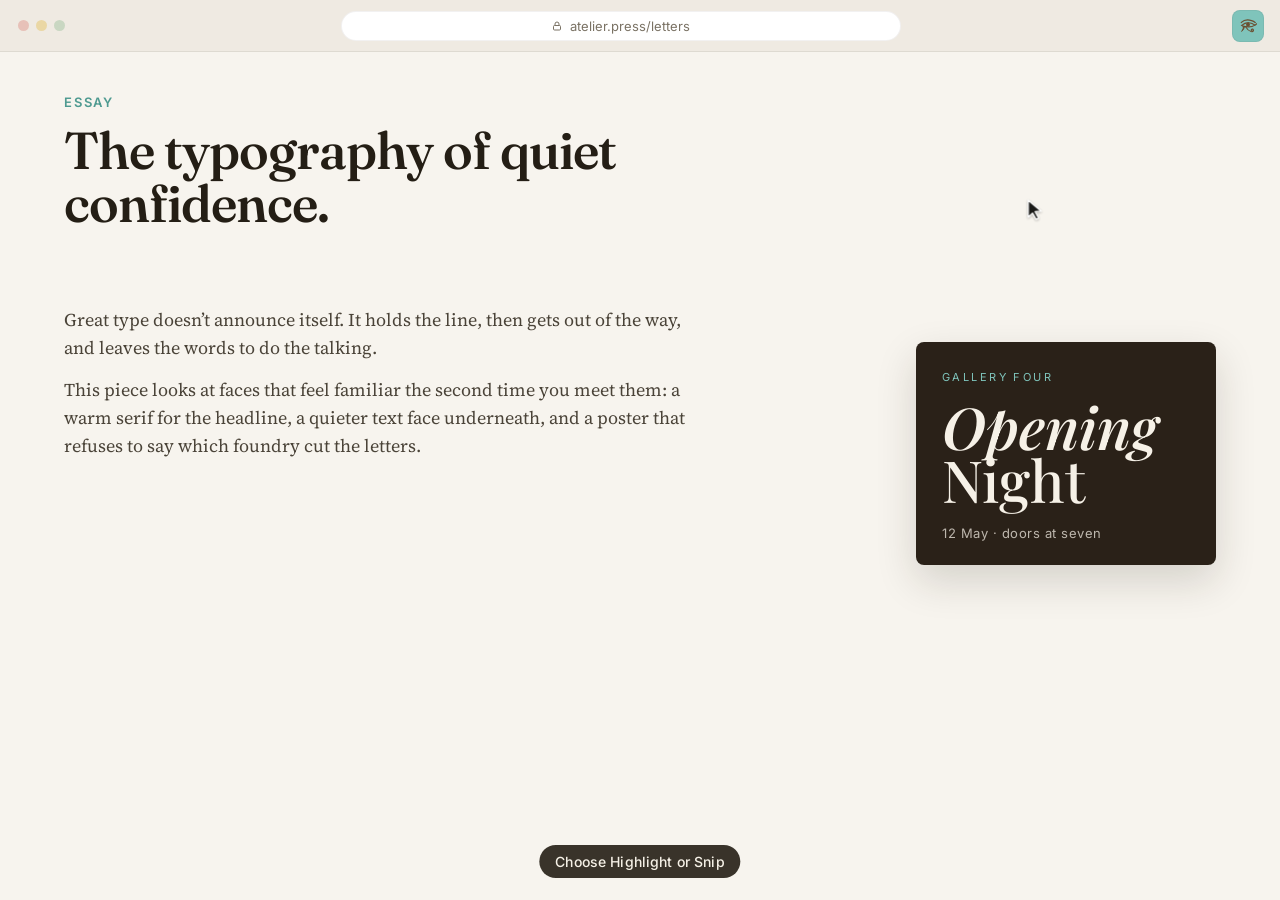
==== demo-stage/index.html @ 3a78974d "Identify snipped fonts from the service worker, and add a highlight shortcut plus a window corner. C" ====
<!DOCTYPE html>
<html lang="en">
<head>
<meta charset="utf-8" />
<meta name="viewport" content="width=1280" />
<title>Glyph demo stage</title>
<script>if (location.search.indexOf("store=1") !== -1) document.documentElement.classList.add("is-store");</script>
<link rel="preconnect" href="https://fonts.googleapis.com">
<link rel="preconnect" href="https://fonts.gstatic.com" crossorigin>
<link href="https://fonts.googleapis.com/css2?family=Fraunces:opsz,wght@9..144,500;9..144,560&family=Inter:wght@400;500;600&family=Playfair+Display:ital,wght@0,500;1,560&family=Source+Serif+4:opsz,wght@8..60,400;8..60,500&display=swap" rel="stylesheet">
<link rel="stylesheet" href="../content.css" />
<style>
  :root { color-scheme: light; }
  * { box-sizing: border-box; }
  html, body {
    margin: 0;
    width: 1280px;
    height: 720px;
    overflow: hidden;
    background: #f7f4ee;
    font-family: "Source Serif 4", Georgia, serif;
    color: #241e15;
  }
  .chrome {
    height: 52px;
    display: flex;
    align-items: center;
    gap: 14px;
    padding: 0 16px 0 18px;
    background: #efeae2;
    border-bottom: 1px solid rgba(36, 30, 21, 0.08);
  }
  .dots { display: flex; gap: 7px; }
  .dots i {
    width: 11px; height: 11px; border-radius: 50%; display: block;
  }
  .dots i:nth-child(1) { background: #e7c1b8; }
  .dots i:nth-child(2) { background: #ead7a4; }
  .dots i:nth-child(3) { background: #c9d7c2; }
  .url {
    flex: 1;
    max-width: 560px;
    margin: 0 auto;
    height: 30px;
    border-radius: 999px;
    background: #fff;
    border: 1px solid rgba(36, 30, 21, 0.06);
    display: flex;
    align-items: center;
    justify-content: center;
    gap: 7px;
    color: #7a7264;
    font-family: Inter, sans-serif;
    font-size: 13px;
  }
  .url svg { flex: 0 0 auto; }
  .toolbar-spacer { width: 42px; }
  .glyph-btn {
    width: 32px; height: 32px; border-radius: 8px;
    background: #7FC4BB;
    display: flex; align-items: center; justify-content: center;
    box-shadow: inset 0 0 0 1px rgba(36, 30, 21, 0.06);
  }
  html.is-store, html.is-store body { height: 800px; }
  html.is-store .page { height: 748px; }
  .page {
    height: 668px;
    padding: 42px 64px 36px;
    display: grid;
    grid-template-columns: minmax(0, 1fr) 300px;
    gap: 48px;
    align-items: start;
  }
  .kicker {
    font-family: Inter, sans-serif;
    font-size: 13px;
    letter-spacing: 0.14em;
    text-transform: uppercase;
    color: #4E9A90;
    font-weight: 600;
    margin: 0 0 14px;
  }
  h1 {
    font-family: Fraunces, Georgia, serif;
    font-weight: 560;
    font-size: 52px;
    line-height: 1.02;
    letter-spacing: -0.02em;
    margin: 0;
  }
  .lede, .body {
    font-size: 18px;
    line-height: 1.55;
    color: #4a4338;
    margin: 0 0 14px;
    max-width: 36em;
  }
  .lede { margin-top: 76px; }
  .poster {
    margin-top: 248px;
    background: #2a2118;
    color: #f6f1e7;
    border-radius: 8px;
    padding: 28px 26px 24px;
    box-shadow: 0 16px 40px rgba(36, 30, 21, 0.16);
  }
  .poster-kicker {
    font-family: Inter, sans-serif;
    font-size: 11px;
    letter-spacing: 0.22em;
    text-transform: uppercase;
    color: #7FC4BB;
    margin: 0 0 16px;
  }
  .poster-type {
    font-family: "Playfair Display", Georgia, serif;
    font-weight: 560;
    font-style: italic;
    font-size: 58px;
    line-height: 0.92;
    margin: 0;
  }
  .poster-type span { display: block; font-style: normal; font-weight: 500; }
  .poster-meta {
    margin: 18px 0 0;
    font-family: Inter, sans-serif;
    font-size: 13px;
    letter-spacing: 0.04em;
    color: rgba(246, 241, 231, 0.72);
  }
  .panel {
    position: absolute;
    top: 64px;
    right: 18px;
    width: 260px;
    border-radius: 12px;
    overflow: hidden;
    background: transparent;
    box-shadow: 0 8px 30px rgba(0, 0, 0, 0.18), 0 1px 3px rgba(0, 0, 0, 0.12);
    z-index: 30;
    transform-origin: top right;
  }
  .panel iframe {
    display: block;
    width: 260px;
    height: 320px;
    border: 0;
    background: transparent;
  }
  .grip {
    position: absolute;
    left: 0; bottom: 0;
    width: 22px; height: 22px;
    padding: 0 0 4px 4px;
    color: rgba(128, 128, 128, 0.55);
    display: flex;
    align-items: flex-end;
    justify-content: flex-start;
    pointer-events: none;
  }
  .grip svg { transform: scaleX(-1); }
  #hl-card, #snip-card {
    position: fixed;
    z-index: 40;
    max-width: none;
    white-space: nowrap;
  }
  #hl-outline { z-index: 25; }
  #snip-overlay { z-index: 28; top: 52px; }
  .glyph-box { z-index: 29; }
  .cursor {
    position: fixed;
    z-index: 60;
    width: 28px;
    height: 28px;
    pointer-events: none;
    filter: drop-shadow(0 1px 1px rgba(0,0,0,0.25));
  }
  .caption {
    position: fixed;
    left: 50%;
    bottom: 22px;
    transform: translateX(-50%);
    z-index: 55;
    background: rgba(36, 30, 21, 0.9);
    color: #f6f1e7;
    font-family: Inter, sans-serif;
    font-size: 14px;
    font-weight: 500;
    letter-spacing: 0.01em;
    padding: 8px 16px;
    border-radius: 999px;
    white-space: nowrap;
  }
</style>
</head>
<body>
  <div class="chrome">
    <div class="dots" aria-hidden="true"><i></i><i></i><i></i></div>
    <div class="url">
      <svg width="12" height="12" viewBox="0 0 24 24" fill="none" stroke="#7a7264" stroke-width="2" aria-hidden="true"><rect x="5" y="11" width="14" height="9" rx="2"/><path d="M8 11V8a4 4 0 0 1 8 0v3"/></svg>
      atelier.press/letters
    </div>
    <div class="toolbar-spacer"></div>
    <div class="glyph-btn" id="glyph-btn" aria-hidden="true">
      <svg width="18" height="18" viewBox="0 0 60 52" fill="none">
        <path d="M8 14 C16 6 30 4 42 8 C48 10 52 12.5 54 14" stroke="#6B4F30" stroke-width="4" stroke-linecap="square" fill="none"/>
        <path d="M9 24 C17 17 26 14.5 33 15 C41 15.7 48 19 53 23 C48 26.5 41 29 33 29 C25 29 16 27.5 9 24 Z" stroke="#6B4F30" stroke-width="3.8" stroke-linejoin="miter" fill="none"/>
        <ellipse cx="30" cy="21.5" rx="6.6" ry="6" fill="#6B4F30"/>
        <path d="M53 23 C56 21.5 58 20 59 18.5" stroke="#6B4F30" stroke-width="3.6" stroke-linecap="square" fill="none"/>
        <path d="M13 26 C14.5 29.5 14.8 33 13 36.5 L9 44 C13.5 40 17 34.5 17.8 28.8" stroke="#6B4F30" stroke-width="3.2" stroke-linejoin="miter" fill="#6B4F30"/>
        <path d="M22 28.2 C27 36.5 33.5 42.5 40 44.5 C44 45.5 47 44.5 48 42 C49 39.5 47.5 37 45 36.5 C43 36.1 41.3 37.2 41 39 C40.8 40.4 41.8 41.6 43.2 41.7" stroke="#6B4F30" stroke-width="3.6" stroke-linecap="square" fill="none"/>
      </svg>
    </div>
  </div>

  <div class="page">
    <article>
      <p class="kicker">Essay</p>
      <h1 id="headline">The typography of quiet confidence.</h1>
      <p class="lede">Great type doesn’t announce itself. It holds the line, then gets out of the way, and leaves the words to do the talking.</p>
      <p class="body">This piece looks at faces that feel familiar the second time you meet them: a warm serif for the headline, a quieter text face underneath, and a poster that refuses to say which foundry cut the letters.</p>
    </article>
    <aside class="poster" id="poster">
      <p class="poster-kicker">Gallery four</p>
      <p class="poster-type" id="poster-type">Opening<span>Night</span></p>
      <p class="poster-meta">12 May · doors at seven</p>
    </aside>
  </div>

  <div class="glyph-hl-outline" id="hl-outline" hidden></div>

  <div class="glyph-card glyph-card--has-gfonts" id="hl-card" hidden>
    <span class="glyph-card-body"><span class="glyph-prop">Fraunces</span><span class="glyph-style-marks"><span class="glyph-style-mark glyph-style-mark--bold" title="Bold">B</span></span> · <span class="glyph-prop">52px</span> · <span class="glyph-prop">#241e15</span><span class="glyph-swatch" style="background:#241e15" title="Text colour"></span></span>
    <a class="glyph-card-gfonts" href="https://fonts.google.com/specimen/Fraunces" title="View on Google Fonts"><svg viewBox="0 0 16 16" width="12" height="12" aria-hidden="true"><path d="M2.6 13 8 3 13.4 13" fill="none" stroke="currentColor" stroke-width="1.45" stroke-linecap="round" stroke-linejoin="round"/><path d="M4.7 9.3h6.6" fill="none" stroke="currentColor" stroke-width="1.45" stroke-linecap="round"/></svg></a>
    <button type="button" class="glyph-card-close" tabindex="-1">×</button>
  </div>

  <div class="glyph-overlay" id="snip-overlay" hidden></div>
  <div class="glyph-box" id="snip-box" hidden></div>
  <div class="glyph-card glyph-card--has-gfonts" id="snip-card" hidden>
    <span class="glyph-card-body"><span class="glyph-prop">Playfair Display</span><span class="glyph-style-marks"><span class="glyph-style-mark glyph-style-mark--bold" title="Bold">B</span><span class="glyph-style-mark glyph-style-mark--italic" title="Italic">I</span></span> (<span class="glyph-prop">94% match</span>) · <span class="glyph-prop">58px</span> · <span class="glyph-prop">#f6f1e7</span><span class="glyph-swatch" style="background:#f6f1e7" title="Text colour"></span></span>
    <a class="glyph-card-gfonts" href="https://fonts.google.com/specimen/Playfair+Display" title="View on Google Fonts"><svg viewBox="0 0 16 16" width="12" height="12" aria-hidden="true"><path d="M2.6 13 8 3 13.4 13" fill="none" stroke="currentColor" stroke-width="1.45" stroke-linecap="round" stroke-linejoin="round"/><path d="M4.7 9.3h6.6" fill="none" stroke="currentColor" stroke-width="1.45" stroke-linecap="round"/></svg></a>
    <button type="button" class="glyph-card-close" tabindex="-1">×</button>
  </div>

  <div class="panel" id="panel" hidden>
    <iframe id="menu-frame" src="menu.html" title="Glyph"></iframe>
    <span class="grip" aria-hidden="true">
      <svg viewBox="0 0 12 12" width="12" height="12"><path d="M1 11 L11 1 M1 7 L7 1 M1 3 L3 1" stroke="currentColor" stroke-width="1.5" stroke-linecap="round" fill="none"/></svg>
    </span>
  </div>

  <div class="caption" id="caption" hidden></div>
  <svg class="cursor" id="cursor" viewBox="0 0 24 24" aria-hidden="true">
    <path d="M5.2 2.2 5.2 19.2 9.5 15.1 13.1 21.4 15.6 20.1 12.1 13.7 18.2 13.2 Z" fill="#1a1a18" stroke="#fff" stroke-width="1.3" stroke-linejoin="round"/>
  </svg>

<script>
(function () {
  var panel = document.getElementById("panel");
  var frame = document.getElementById("menu-frame");
  var outline = document.getElementById("hl-outline");
  var hlCard = document.getElementById("hl-card");
  var overlay = document.getElementById("snip-overlay");
  var box = document.getElementById("snip-box");
  var snipCard = document.getElementById("snip-card");
  var caption = document.getElementById("caption");
  var cursor = document.getElementById("cursor");
  var headline = document.getElementById("headline");
  var posterType = document.getElementById("poster-type");
  var DURATION = 11.6;

  function ease(t) {
    return t < 0.5 ? 2 * t * t : 1 - Math.pow(-2 * t + 2, 2) / 2;
  }
  function seg(t, a, b) {
    if (t <= a) return 0;
    if (t >= b) return 1;
    return ease((t - a) / (b - a));
  }
  function show(el, on) {
    if (on) el.removeAttribute("hidden");
    else el.setAttribute("hidden", "");
  }
  function rectOf(el, pad) {
    var r = el.getBoundingClientRect();
    pad = pad || 0;
    return {
      left: r.left - pad,
      top: r.top - pad,
      width: r.width + pad * 2,
      height: r.height + pad * 2
    };
  }
  function place(el, rect) {
    el.style.left = rect.left + "px";
    el.style.top = rect.top + "px";
    el.style.width = rect.width + "px";
    el.style.height = rect.height + "px";
  }
  function iconPoint() {
    var r = document.getElementById("glyph-btn").getBoundingClientRect();
    return { x: r.left + r.width / 2, y: r.top + r.height / 2 };
  }
  function menuPoint(sel) {
    try {
      var doc = frame.contentDocument;
      var el = doc.querySelector(sel);
      var host = frame.getBoundingClientRect();
      var r = el.getBoundingClientRect();
      return { x: host.left + r.left + 18, y: host.top + r.top + r.height / 2 };
    } catch (err) {
      var p = iconPoint();
      return { x: p.x - 80, y: p.y + 120 };
    }
  }
  function headlineRest() {
    var r = headline.getBoundingClientRect();
    return { x: r.right + 14, y: r.bottom - 6 };
  }
  function corner(el, which) {
    var r = rectOf(el, 10);
    if (which === "tl") return { x: r.left, y: r.top };
    return { x: r.left + r.width, y: r.top + r.height };
  }

  function hot(sel) {
    try {
      var doc = frame.contentDocument;
      doc.querySelectorAll(".item").forEach(function (el) { el.style.background = ""; });
      if (!sel) return;
      var el = doc.querySelector(sel);
      if (el) el.style.background = "rgba(0, 0, 0, 0.045)";
    } catch (err) {}
  }

  function cursorAt(p, pressed) {
    cursor.style.left = (p.x - 5) + "px";
    cursor.style.top = (p.y - 2) + "px";
    cursor.style.transform = pressed ? "scale(0.86)" : "scale(1)";
  }

  function along(t, keys) {
    var i = 0;
    while (i < keys.length - 1 && t > keys[i + 1].t) i++;
    var a = keys[i];
    var b = keys[Math.min(i + 1, keys.length - 1)];
    var u = a.t === b.t ? 1 : seg(t, a.t, b.t);
    var pa = a.get();
    var pb = b.get();
    return { x: pa.x + (pb.x - pa.x) * u, y: pa.y + (pb.y - pa.y) * u };
  }

  function renderFrame(t) {
    var keys = [
      { t: 0.15, get: function () { return { x: 520, y: 390 }; } },
      { t: 1.05, get: iconPoint },
      { t: 1.45, get: iconPoint },
      { t: 2.15, get: function () { return menuPoint("#btn-highlight"); } },
      { t: 2.7, get: function () { return menuPoint("#btn-highlight"); } },
      { t: 3.45, get: headlineRest },
      { t: 6.35, get: headlineRest },
      { t: 7.15, get: iconPoint },
      { t: 7.55, get: iconPoint },
      { t: 8.2, get: function () { return menuPoint(".snip-item"); } },
      { t: 8.7, get: function () { return menuPoint(".snip-item"); } },
      { t: 9.15, get: function () { return corner(posterType, "tl"); } },
      { t: 10.15, get: function () { return corner(posterType, "br"); } },
      { t: 11.5, get: function () { return corner(posterType, "br"); } }
    ];

    var menuOpen = (t >= 1.18 && t < 2.72) || (t >= 7.28 && t < 8.72);
    var menuIn = menuOpen ? Math.min(1, seg(t, t < 4 ? 1.18 : 7.28, t < 4 ? 1.38 : 7.48)) : 0;
    show(panel, menuIn > 0.02);
    panel.style.opacity = String(menuIn);
    panel.style.transform = "translateY(" + ((1 - menuIn) * -8) + "px) scale(" + (0.98 + 0.02 * menuIn) + ")";

    var overHighlight = t >= 2.05 && t < 2.72;
    var overSnip = t >= 8.05 && t < 8.72;
    hot(overHighlight ? "#btn-highlight" : overSnip ? ".snip-item" : "");

    var hlOn = t >= 3.55 && t < 6.85;
    show(outline, hlOn);
    if (hlOn) place(outline, rectOf(headline, 8));
    show(hlCard, t >= 4.35 && t < 6.85);
    if (!hlCard.hidden) {
      var hr = headline.getBoundingClientRect();
      hlCard.style.left = hr.left + "px";
      hlCard.style.top = (hr.bottom + 16) + "px";
    }

    var snipOn = t >= 8.72;
    show(overlay, snipOn);
    var grow = seg(t, 9.15, 10.12);
    show(box, snipOn && grow > 0.01);
    if (!box.hidden) {
      var pr = rectOf(posterType, 10);
      place(box, { left: pr.left, top: pr.top, width: pr.width * grow, height: pr.height * grow });
    }
    show(snipCard, t >= 10.2);
    if (!snipCard.hidden) {
      var poster = document.getElementById("poster");
      var pr = poster.getBoundingClientRect();
      var cardW = snipCard.getBoundingClientRect().width || 360;
      snipCard.style.left = Math.max(24, pr.right - cardW) + "px";
      snipCard.style.top = (pr.bottom + 16) + "px";
    }

    var label = "Click the Glyph icon";
    if (t >= 1.2 && t < 2.75) label = "Choose Highlight or Snip";
    else if (t >= 2.75 && t < 6.9) label = "Highlight reads the live font";
    else if (t >= 6.9 && t < 8.75) label = "Snip boxes lettering in an image";
    else if (t >= 8.75) label = "Glyph names the typeface";
    caption.textContent = label;
    show(caption, window.SHOW_CAPTION !== false);

    var pressed = (t > 1.12 && t < 1.28) || (t > 2.42 && t < 2.58) || (t > 7.22 && t < 7.38) || (t > 8.42 && t < 8.58);
    cursorAt(along(t, keys), pressed);
  }

  function fitMenu() {
    try {
      var card = frame.contentDocument.querySelector(".popup");
      if (card) frame.style.height = Math.ceil(card.getBoundingClientRect().height) + "px";
    } catch (err) {}
  }
  frame.addEventListener("load", fitMenu);

  window.renderFrame = function (t) {
    fitMenu();
    renderFrame(Math.max(0, Math.min(DURATION, t)));
  };
  window.DEMO_DURATION = DURATION;

  if (document.fonts && document.fonts.ready) {
    document.fonts.ready.then(function () { window.renderFrame(2.45); });
  } else {
    window.renderFrame(2.45);
  }
})();
</script>
</body>
</html>
---- content.css ----
.glyph-overlay {
  position: fixed;
  inset: 0;
  z-index: 2147483646;
  cursor: crosshair;
  background: rgba(0, 0, 0, 0.12);
}

.glyph-box {
  position: fixed;
  border: 1.5px solid #7FC4BB;
  background: rgba(127, 196, 187, 0.12);
  z-index: 2147483647;
  pointer-events: none;
  border-radius: 6px;
}

.glyph-hl-outline {
  position: fixed;
  border: 1.5px solid #7FC4BB;
  background: rgba(127, 196, 187, 0.08);
  z-index: 2147483646;
  pointer-events: none;
  border-radius: 6px;
}

/* Result card: matches the popup's light (cream) and dark palettes. */
.glyph-card {
  position: fixed;
  z-index: 2147483647;
  background: #efe4cf;
  color: #1a1a18;
  border: 0.5px solid rgba(0, 0, 0, 0.1);
  border-radius: 10px;
  box-shadow: 0 8px 24px rgba(0, 0, 0, 0.12);
  padding: 12px 36px 12px 14px;
  font: 13px/1.4 -apple-system, BlinkMacSystemFont, "Segoe UI", Roboto, sans-serif;
  max-width: 260px;
  overflow: visible;
}
.glyph-card--has-gfonts {
  padding-right: 56px;
}

.glyph-card--dark {
  background: #1f1f1d;
  color: #ececea;
  border-color: rgba(255, 255, 255, 0.1);
  box-shadow: 0 8px 24px rgba(0, 0, 0, 0.4);
}
.glyph-card--dark .glyph-swatch { border-color: rgba(255, 255, 255, 0.2); }
.glyph-card--dark .glyph-card-close,
.glyph-card--dark .glyph-card-gfonts { color: #7c7c76; }
.glyph-card--dark .glyph-card-close:hover { background: rgba(255, 255, 255, 0.06); color: #ececea; }
.glyph-card--dark .glyph-card-gfonts:hover,
.glyph-card--dark .glyph-card-gfonts:focus-visible {
  background: #7FC4BB;
  color: #1a1a18;
}
.glyph-card--dark .glyph-prop:hover { background: rgba(127, 196, 187, 0.16); }
.glyph-card--dark .glyph-card-copy {
  background: #2a2a27;
  color: #ececea;
  box-shadow: 0 4px 12px rgba(0, 0, 0, 0.4);
  border-color: rgba(255, 255, 255, 0.1);
}
.glyph-card--dark .glyph-card-copy:hover,
.glyph-card--dark .glyph-card-copy--done {
  background: #7FC4BB;
  color: #1a1a18;
}

.glyph-swatch {
  display: inline-block;
  width: 11px;
  height: 11px;
  margin-left: 6px;
  border-radius: 3px;
  border: 1px solid rgba(0, 0, 0, 0.15);
  vertical-align: -1px;
}

.glyph-card-close {
  position: absolute;
  top: 50%;
  right: 6px;
  width: 20px;
  height: 20px;
  transform: translateY(-50%);
  border: none;
  background: transparent;
  color: #9a9a94;
  font-size: 15px;
  cursor: pointer;
  border-radius: 4px;
}
.glyph-card-close:hover {
  background: rgba(0, 0, 0, 0.05);
  color: #1a1a18;
}

.glyph-card-gfonts {
  position: absolute;
  top: 50%;
  right: 28px;
  width: 20px;
  height: 20px;
  transform: translateY(-50%);
  display: flex;
  align-items: center;
  justify-content: center;
  border-radius: 4px;
  color: #9a9a94;
  text-decoration: none;
  cursor: pointer;
}
.glyph-card-gfonts:hover,
.glyph-card-gfonts:focus-visible {
  background: rgba(127, 196, 187, 0.28);
  color: #1a1a18;
}
.glyph-card-gfonts:focus-visible { outline: 2px solid #7FC4BB; outline-offset: 1px; }
.glyph-card-gfonts svg { display: block; }

.glyph-prop {
  position: relative;
  display: inline-block;
  vertical-align: baseline;
  border-radius: 3px;
  padding: 0 1px;
  margin: 0 -1px;
  cursor: pointer;
  user-select: none;
}
.glyph-prop:hover { background: rgba(127, 196, 187, 0.22); }

.glyph-style-marks {
  display: inline-flex;
  align-items: center;
  gap: 3px;
  margin-left: 6px;
  vertical-align: 1px;
  pointer-events: none;
}
.glyph-style-mark {
  display: inline-block;
  min-width: 14px;
  font-size: 10px;
  font-weight: 700;
  line-height: 1.2;
  text-align: center;
  padding: 2px 5px;
  border-radius: 4px;
  background: rgba(107, 79, 48, 0.1);
  color: #6B4F30;
  user-select: none;
  cursor: default;
  pointer-events: none;
}
.glyph-style-mark--italic { font-style: italic; font-weight: 600; }
.glyph-style-mark--underline {
  font-weight: 600;
  text-decoration: underline;
  text-underline-offset: 1px;
}
.glyph-card--dark .glyph-style-mark {
  background: rgba(127, 196, 187, 0.16);
  color: #7FC4BB;
}

.glyph-card-copy {
  all: unset;
  box-sizing: border-box;
  position: absolute;
  left: 50%;
  bottom: calc(100% + 4px);
  transform: translateX(-50%);
  width: 22px;
  height: 22px;
  display: flex;
  align-items: center;
  justify-content: center;
  border-radius: 6px;
  background: #efe4cf;
  color: #1a1a18;
  border: 0.5px solid rgba(0, 0, 0, 0.1);
  box-shadow: 0 4px 12px rgba(0, 0, 0, 0.14);
  cursor: pointer;
  opacity: 0;
  pointer-events: none;
  z-index: 2;
  transition: opacity 0.12s ease;
}
.glyph-card-copy::after {
  content: "";
  position: absolute;
  left: 0;
  right: 0;
  top: 100%;
  height: 8px;
}
.glyph-prop:hover .glyph-card-copy,
.glyph-card-copy:focus-visible {
  opacity: 1;
  pointer-events: auto;
}
.glyph-card-copy:hover,
.glyph-card-copy--done {
  background: #7FC4BB;
  color: #1a1a18;
}
.glyph-card-copy:focus-visible { outline: 2px solid #7FC4BB; outline-offset: 1px; }
.glyph-card-copy svg { display: block; }

.glyph-card--copy-below .glyph-card-copy {
  bottom: auto;
  top: calc(100% + 4px);
}
.glyph-card--copy-below .glyph-card-copy::after {
  top: auto;
  bottom: 100%;
}

/* ---------- Custom cursors ----------
   32px SVGs embedded inline so nothing needs to be web-accessible.
   Snip: Eye of Horus crosshair, hotspot at the pupil.
   Highlight: brush, hotspot at the tip of the bristles. Keyword fallbacks follow. */
.glyph-overlay {
  cursor: url("data:image/svg+xml;charset=utf-8,%3Csvg xmlns=%22http://www.w3.org/2000/svg%22 width=%2232%22 height=%2232%22 viewBox=%220 0 32 32%22%3E %3Cg fill=%22none%22 stroke=%22%23FFFFFF%22 stroke-opacity=%220.9%22 stroke-width=%223%22 stroke-linecap=%22round%22%3E %3Cpath d=%22M16 4v4.5M16 23.5v4.5M1.5 16h3M27.5 16h3%22/%3E %3Cpath d=%22M8 16C11.5 11 20.5 11 24 16C20.5 21 11.5 21 8 16Z%22/%3E %3C/g%3E %3Cpath d=%22M16 4v4.5M16 23.5v4.5M1.5 16h3M27.5 16h3%22 fill=%22none%22 stroke=%22%237FC4BB%22 stroke-width=%221.4%22 stroke-linecap=%22round%22/%3E %3Cpath d=%22M8 16C11.5 11 20.5 11 24 16C20.5 21 11.5 21 8 16Z%22 fill=%22none%22 stroke=%22%236B4F30%22 stroke-width=%221.4%22 stroke-linejoin=%22round%22/%3E %3Ccircle cx=%2216%22 cy=%2216%22 r=%222.6%22 fill=%22%236B4F30%22/%3E %3Ccircle cx=%2216%22 cy=%2216%22 r=%221%22 fill=%22%237FC4BB%22/%3E %3C/svg%3E") 16 16, crosshair;
}
html.glyph-hl-mode,
html.glyph-hl-mode * {
  cursor: url("data:image/svg+xml;charset=utf-8,%3Csvg xmlns=%22http://www.w3.org/2000/svg%22 width=%2232%22 height=%2232%22 viewBox=%220 0 32 32%22%3E %3Cg transform=%22translate%2816 16%29 rotate%2845%29%22%3E %3Cg stroke=%22%23FFFFFF%22 stroke-opacity=%220.9%22 stroke-width=%222.6%22 stroke-linejoin=%22round%22 fill=%22%23FFFFFF%22%3E %3Cpath d=%22M-1.6 -19h3.2v16h-3.2z%22/%3E%3Cpath d=%22M-2.2 -3.5h4.4v4h-4.4z%22/%3E%3Cpath d=%22M-2.2 0.5C-3 6 -1.5 13 0 19C1.5 13 3 6 2.2 0.5Z%22/%3E %3C/g%3E %3Cpath d=%22M-1.6 -19h3.2v16h-3.2z%22 fill=%22%236B4F30%22/%3E %3Cpath d=%22M-2.2 -3.5h4.4v4h-4.4z%22 fill=%22%23EFE4CF%22 stroke=%22%236B4F30%22 stroke-width=%220.8%22/%3E %3Cpath d=%22M-2.2 0.5C-3 6 -1.5 13 0 19C1.5 13 3 6 2.2 0.5Z%22 fill=%22%237FC4BB%22 stroke=%22%236B4F30%22 stroke-width=%220.8%22 stroke-linejoin=%22round%22/%3E %3Cpath d=%22M0 3v11%22 stroke=%22%236B4F30%22 stroke-opacity=%220.35%22 stroke-width=%220.6%22 stroke-linecap=%22round%22/%3E %3C/g%3E %3C/svg%3E") 3 29, crosshair !important;
}
html.glyph-hl-mode .glyph-card,
html.glyph-hl-mode .glyph-card * {
  cursor: default !important;
}
html.glyph-hl-mode .glyph-prop,
html.glyph-hl-mode .glyph-card-copy,
html.glyph-hl-mode .glyph-card-close,
html.glyph-hl-mode .glyph-card-gfonts {
  cursor: pointer !important;
}
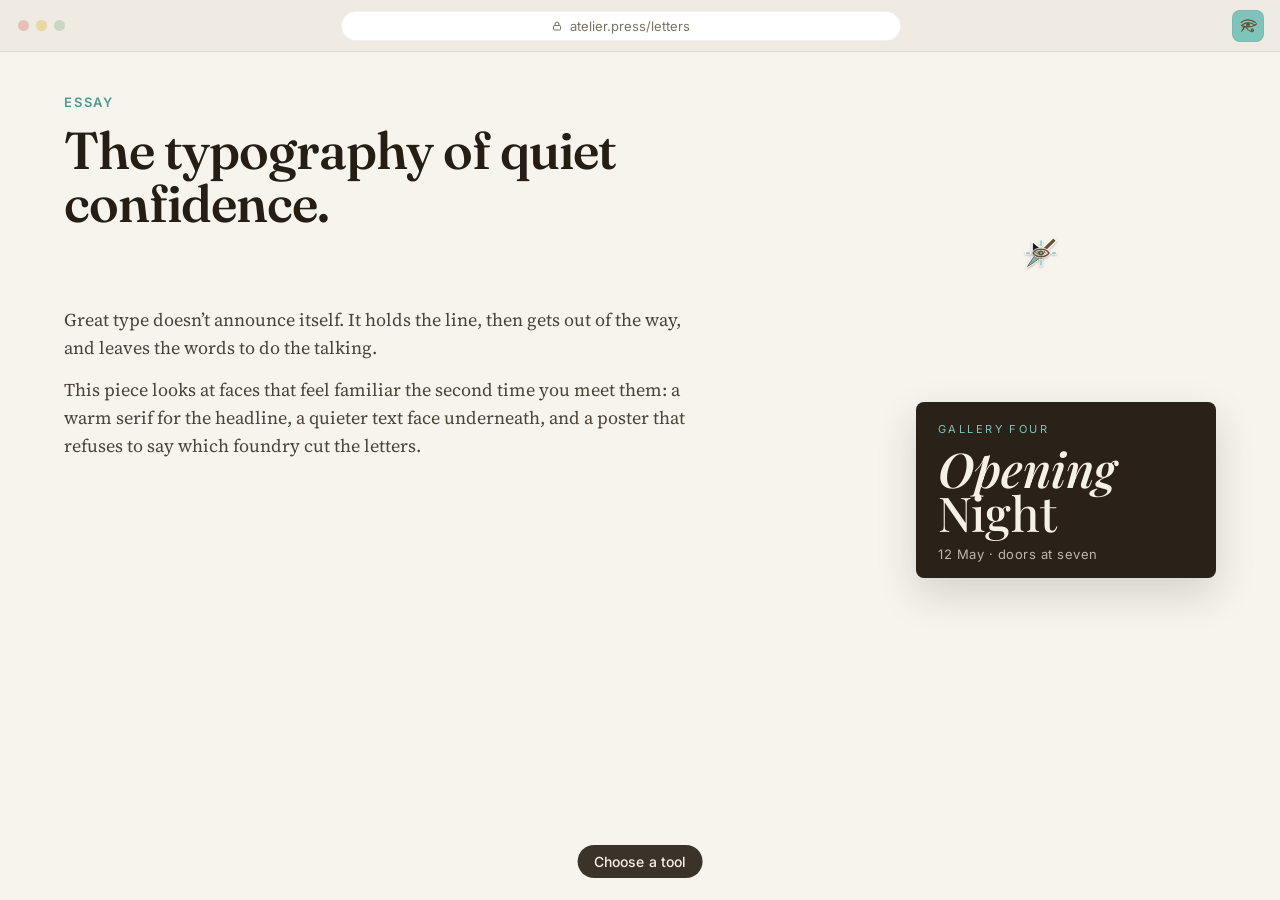
==== commit df40c0ca: "Release Glyph 1.0.0 with Image Selector, a daily identification limit, and the updated site. Co-auth" ====
--- a/demo-stage/index.html
+++ b/demo-stage/index.html
@@ -97,11 +97,11 @@
   }
   .lede { margin-top: 76px; }
   .poster {
-    margin-top: 248px;
+    margin-top: 308px;
     background: #2a2118;
     color: #f6f1e7;
     border-radius: 8px;
-    padding: 28px 26px 24px;
+    padding: 20px 22px 16px;
     box-shadow: 0 16px 40px rgba(36, 30, 21, 0.16);
   }
   .poster-kicker {
@@ -110,19 +110,19 @@
     letter-spacing: 0.22em;
     text-transform: uppercase;
     color: #7FC4BB;
-    margin: 0 0 16px;
+    margin: 0 0 10px;
   }
   .poster-type {
     font-family: "Playfair Display", Georgia, serif;
     font-weight: 560;
     font-style: italic;
-    font-size: 58px;
+    font-size: 48px;
     line-height: 0.92;
     margin: 0;
   }
   .poster-type span { display: block; font-style: normal; font-weight: 500; }
   .poster-meta {
-    margin: 18px 0 0;
+    margin: 12px 0 0;
     font-family: Inter, sans-serif;
     font-size: 13px;
     letter-spacing: 0.04em;
@@ -147,35 +147,41 @@
     border: 0;
     background: transparent;
   }
-  .grip {
+  .grip, .fit {
     position: absolute;
-    left: 0; bottom: 0;
     width: 22px; height: 22px;
-    padding: 0 0 4px 4px;
     color: rgba(128, 128, 128, 0.55);
     display: flex;
+    pointer-events: none;
+  }
+  .grip {
+    left: 0; bottom: 0;
+    padding: 0 0 4px 4px;
     align-items: flex-end;
     justify-content: flex-start;
-    pointer-events: none;
   }
   .grip svg { transform: scaleX(-1); }
+  .fit {
+    left: 22px; bottom: 0;
+    align-items: center;
+    justify-content: center;
+  }
   #hl-card, #snip-card {
     position: fixed;
     z-index: 40;
-    max-width: none;
-    white-space: nowrap;
-  }
+  }
+  .glyph-keep { white-space: nowrap; }
   #hl-outline { z-index: 25; }
   #snip-overlay { z-index: 28; top: 52px; }
   .glyph-box { z-index: 29; }
   .cursor {
     position: fixed;
     z-index: 60;
-    width: 28px;
-    height: 28px;
     pointer-events: none;
     filter: drop-shadow(0 1px 1px rgba(0,0,0,0.25));
   }
+  #cursor { width: 28px; height: 28px; }
+  #cursor-hl, #cursor-snip { width: 32px; height: 32px; }
   .caption {
     position: fixed;
     left: 50%;
@@ -230,18 +236,24 @@
 
   <div class="glyph-hl-outline" id="hl-outline" hidden></div>
 
-  <div class="glyph-card glyph-card--has-gfonts" id="hl-card" hidden>
-    <span class="glyph-card-body"><span class="glyph-prop">Fraunces</span><span class="glyph-style-marks"><span class="glyph-style-mark glyph-style-mark--bold" title="Bold">B</span></span> · <span class="glyph-prop">52px</span> · <span class="glyph-prop">#241e15</span><span class="glyph-swatch" style="background:#241e15" title="Text colour"></span></span>
-    <a class="glyph-card-gfonts" href="https://fonts.google.com/specimen/Fraunces" title="View on Google Fonts"><svg viewBox="0 0 16 16" width="12" height="12" aria-hidden="true"><path d="M2.6 13 8 3 13.4 13" fill="none" stroke="currentColor" stroke-width="1.45" stroke-linecap="round" stroke-linejoin="round"/><path d="M4.7 9.3h6.6" fill="none" stroke="currentColor" stroke-width="1.45" stroke-linecap="round"/></svg></a>
-    <button type="button" class="glyph-card-close" tabindex="-1">×</button>
+  <div class="glyph-card glyph-card--has-gfonts glyph-card--has-css" id="hl-card" hidden>
+    <span class="glyph-card-body"><span class="glyph-prop">Fraunces<button type="button" class="glyph-card-copy" tabindex="-1" title="Copy" aria-label="Copy Fraunces"><svg viewBox="0 0 16 16" width="11" height="11" aria-hidden="true"><rect x="5.5" y="3.5" width="7" height="9" rx="1.4" fill="none" stroke="currentColor" stroke-width="1.3"/><path d="M3.5 5.5h1.8v8.2c0 .7.6 1.3 1.3 1.3h5.4" fill="none" stroke="currentColor" stroke-width="1.3" stroke-linecap="round"/><rect x="7.2" y="1.5" width="3.6" height="2.4" rx="0.7" fill="none" stroke="currentColor" stroke-width="1.3"/></svg></button></span><span class="glyph-style-marks"><span class="glyph-style-mark glyph-style-mark--bold" title="Bold">B</span></span> · <span class="glyph-prop">52px<button type="button" class="glyph-card-copy" tabindex="-1" title="Copy" aria-label="Copy 52"><svg viewBox="0 0 16 16" width="11" height="11" aria-hidden="true"><rect x="5.5" y="3.5" width="7" height="9" rx="1.4" fill="none" stroke="currentColor" stroke-width="1.3"/><path d="M3.5 5.5h1.8v8.2c0 .7.6 1.3 1.3 1.3h5.4" fill="none" stroke="currentColor" stroke-width="1.3" stroke-linecap="round"/><rect x="7.2" y="1.5" width="3.6" height="2.4" rx="0.7" fill="none" stroke="currentColor" stroke-width="1.3"/></svg></button></span> · <span class="glyph-prop">#241e15<button type="button" class="glyph-card-copy" tabindex="-1" title="Copy" aria-label="Copy #241e15"><svg viewBox="0 0 16 16" width="11" height="11" aria-hidden="true"><rect x="5.5" y="3.5" width="7" height="9" rx="1.4" fill="none" stroke="currentColor" stroke-width="1.3"/><path d="M3.5 5.5h1.8v8.2c0 .7.6 1.3 1.3 1.3h5.4" fill="none" stroke="currentColor" stroke-width="1.3" stroke-linecap="round"/><rect x="7.2" y="1.5" width="3.6" height="2.4" rx="0.7" fill="none" stroke="currentColor" stroke-width="1.3"/></svg></button></span><span class="glyph-swatch" style="background:#241e15" title="Text colour"></span></span>
+    <div class="glyph-card-tools">
+      <button type="button" class="glyph-card-css" tabindex="-1" title="Copy CSS" aria-label="Copy CSS"><svg viewBox="0 0 16 16" width="12" height="12" aria-hidden="true"><path d="M6.2 4.2 3 8l3.2 3.8" fill="none" stroke="currentColor" stroke-width="1.45" stroke-linecap="round" stroke-linejoin="round"/><path d="M9.8 4.2 13 8l-3.2 3.8" fill="none" stroke="currentColor" stroke-width="1.45" stroke-linecap="round" stroke-linejoin="round"/></svg></button>
+      <button type="button" class="glyph-card-gfonts" tabindex="-1" title="View on Google Fonts" aria-label="View Fraunces on Google Fonts"><svg viewBox="0 0 16 16" width="12" height="12" aria-hidden="true"><path d="M2.6 13 8 3 13.4 13" fill="none" stroke="currentColor" stroke-width="1.45" stroke-linecap="round" stroke-linejoin="round"/><path d="M4.7 9.3h6.6" fill="none" stroke="currentColor" stroke-width="1.45" stroke-linecap="round"/></svg></button>
+      <button type="button" class="glyph-card-close" tabindex="-1">×</button>
+    </div>
   </div>
 
   <div class="glyph-overlay" id="snip-overlay" hidden></div>
   <div class="glyph-box" id="snip-box" hidden></div>
-  <div class="glyph-card glyph-card--has-gfonts" id="snip-card" hidden>
-    <span class="glyph-card-body"><span class="glyph-prop">Playfair Display</span><span class="glyph-style-marks"><span class="glyph-style-mark glyph-style-mark--bold" title="Bold">B</span><span class="glyph-style-mark glyph-style-mark--italic" title="Italic">I</span></span> (<span class="glyph-prop">94% match</span>) · <span class="glyph-prop">58px</span> · <span class="glyph-prop">#f6f1e7</span><span class="glyph-swatch" style="background:#f6f1e7" title="Text colour"></span></span>
-    <a class="glyph-card-gfonts" href="https://fonts.google.com/specimen/Playfair+Display" title="View on Google Fonts"><svg viewBox="0 0 16 16" width="12" height="12" aria-hidden="true"><path d="M2.6 13 8 3 13.4 13" fill="none" stroke="currentColor" stroke-width="1.45" stroke-linecap="round" stroke-linejoin="round"/><path d="M4.7 9.3h6.6" fill="none" stroke="currentColor" stroke-width="1.45" stroke-linecap="round"/></svg></a>
-    <button type="button" class="glyph-card-close" tabindex="-1">×</button>
+  <div class="glyph-card glyph-card--has-gfonts glyph-card--has-css" id="snip-card" hidden>
+    <span class="glyph-card-body"><span class="glyph-prop">Playfair Display<button type="button" class="glyph-card-copy" tabindex="-1" title="Copy" aria-label="Copy Playfair Display"><svg viewBox="0 0 16 16" width="11" height="11" aria-hidden="true"><rect x="5.5" y="3.5" width="7" height="9" rx="1.4" fill="none" stroke="currentColor" stroke-width="1.3"/><path d="M3.5 5.5h1.8v8.2c0 .7.6 1.3 1.3 1.3h5.4" fill="none" stroke="currentColor" stroke-width="1.3" stroke-linecap="round"/><rect x="7.2" y="1.5" width="3.6" height="2.4" rx="0.7" fill="none" stroke="currentColor" stroke-width="1.3"/></svg></button></span> · <span class="glyph-prop">Free<button type="button" class="glyph-card-copy" tabindex="-1" title="Copy" aria-label="Copy Free"><svg viewBox="0 0 16 16" width="11" height="11" aria-hidden="true"><rect x="5.5" y="3.5" width="7" height="9" rx="1.4" fill="none" stroke="currentColor" stroke-width="1.3"/><path d="M3.5 5.5h1.8v8.2c0 .7.6 1.3 1.3 1.3h5.4" fill="none" stroke="currentColor" stroke-width="1.3" stroke-linecap="round"/><rect x="7.2" y="1.5" width="3.6" height="2.4" rx="0.7" fill="none" stroke="currentColor" stroke-width="1.3"/></svg></button></span><span class="glyph-keep"> · Similar <span class="glyph-prop">Libre Baskerville<button type="button" class="glyph-card-copy" tabindex="-1" title="Copy" aria-label="Copy Libre Baskerville"><svg viewBox="0 0 16 16" width="11" height="11" aria-hidden="true"><rect x="5.5" y="3.5" width="7" height="9" rx="1.4" fill="none" stroke="currentColor" stroke-width="1.3"/><path d="M3.5 5.5h1.8v8.2c0 .7.6 1.3 1.3 1.3h5.4" fill="none" stroke="currentColor" stroke-width="1.3" stroke-linecap="round"/><rect x="7.2" y="1.5" width="3.6" height="2.4" rx="0.7" fill="none" stroke="currentColor" stroke-width="1.3"/></svg></button></span></span><span class="glyph-keep"> · <span class="glyph-prop">#f6f1e7<button type="button" class="glyph-card-copy" tabindex="-1" title="Copy" aria-label="Copy #f6f1e7"><svg viewBox="0 0 16 16" width="11" height="11" aria-hidden="true"><rect x="5.5" y="3.5" width="7" height="9" rx="1.4" fill="none" stroke="currentColor" stroke-width="1.3"/><path d="M3.5 5.5h1.8v8.2c0 .7.6 1.3 1.3 1.3h5.4" fill="none" stroke="currentColor" stroke-width="1.3" stroke-linecap="round"/><rect x="7.2" y="1.5" width="3.6" height="2.4" rx="0.7" fill="none" stroke="currentColor" stroke-width="1.3"/></svg></button></span><span class="glyph-swatch" style="background:#f6f1e7" title="Text colour"></span></span></span>
+    <div class="glyph-card-tools">
+      <button type="button" class="glyph-card-css" tabindex="-1" title="Copy CSS" aria-label="Copy CSS"><svg viewBox="0 0 16 16" width="12" height="12" aria-hidden="true"><path d="M6.2 4.2 3 8l3.2 3.8" fill="none" stroke="currentColor" stroke-width="1.45" stroke-linecap="round" stroke-linejoin="round"/><path d="M9.8 4.2 13 8l-3.2 3.8" fill="none" stroke="currentColor" stroke-width="1.45" stroke-linecap="round" stroke-linejoin="round"/></svg></button>
+      <button type="button" class="glyph-card-gfonts" tabindex="-1" title="View on WhatFontIs" aria-label="View Playfair Display on WhatFontIs"><svg viewBox="0 0 16 16" width="12" height="12" aria-hidden="true"><path d="M2.6 13 8 3 13.4 13" fill="none" stroke="currentColor" stroke-width="1.45" stroke-linecap="round" stroke-linejoin="round"/><path d="M4.7 9.3h6.6" fill="none" stroke="currentColor" stroke-width="1.45" stroke-linecap="round"/></svg></button>
+      <button type="button" class="glyph-card-close" tabindex="-1">×</button>
+    </div>
   </div>
 
   <div class="panel" id="panel" hidden>
@@ -249,11 +261,35 @@
     <span class="grip" aria-hidden="true">
       <svg viewBox="0 0 12 12" width="12" height="12"><path d="M1 11 L11 1 M1 7 L7 1 M1 3 L3 1" stroke="currentColor" stroke-width="1.5" stroke-linecap="round" fill="none"/></svg>
     </span>
+    <span class="fit" aria-hidden="true">
+      <svg viewBox="0 0 12 12" width="12" height="12"><path d="M4.5 1.5V4.5H1.5M7.5 1.5V4.5H10.5M4.5 10.5V7.5H1.5M7.5 10.5V7.5H10.5" stroke="currentColor" stroke-width="1.4" stroke-linecap="round" stroke-linejoin="round" fill="none"/></svg>
+    </span>
   </div>
 
   <div class="caption" id="caption" hidden></div>
   <svg class="cursor" id="cursor" viewBox="0 0 24 24" aria-hidden="true">
     <path d="M5.2 2.2 5.2 19.2 9.5 15.1 13.1 21.4 15.6 20.1 12.1 13.7 18.2 13.2 Z" fill="#1a1a18" stroke="#fff" stroke-width="1.3" stroke-linejoin="round"/>
+  </svg>
+  <svg class="cursor" id="cursor-hl" viewBox="0 0 32 32" hidden aria-hidden="true">
+    <g transform="translate(16 16) rotate(45)">
+      <g stroke="#FFFFFF" stroke-opacity="0.9" stroke-width="2.6" stroke-linejoin="round" fill="#FFFFFF">
+        <path d="M-1.6 -19h3.2v16h-3.2z"/><path d="M-2.2 -3.5h4.4v4h-4.4z"/><path d="M-2.2 0.5C-3 6 -1.5 13 0 19C1.5 13 3 6 2.2 0.5Z"/>
+      </g>
+      <path d="M-1.6 -19h3.2v16h-3.2z" fill="#6B4F30"/>
+      <path d="M-2.2 -3.5h4.4v4h-4.4z" fill="#EFE4CF" stroke="#6B4F30" stroke-width="0.8"/>
+      <path d="M-2.2 0.5C-3 6 -1.5 13 0 19C1.5 13 3 6 2.2 0.5Z" fill="#7FC4BB" stroke="#6B4F30" stroke-width="0.8" stroke-linejoin="round"/>
+      <path d="M0 3v11" stroke="#6B4F30" stroke-opacity="0.35" stroke-width="0.6" stroke-linecap="round"/>
+    </g>
+  </svg>
+  <svg class="cursor" id="cursor-snip" viewBox="0 0 32 32" hidden aria-hidden="true">
+    <g fill="none" stroke="#FFFFFF" stroke-opacity="0.9" stroke-width="3" stroke-linecap="round">
+      <path d="M16 4v4.5M16 23.5v4.5M1.5 16h3M27.5 16h3"/>
+      <path d="M8 16C11.5 11 20.5 11 24 16C20.5 21 11.5 21 8 16Z"/>
+    </g>
+    <path d="M16 4v4.5M16 23.5v4.5M1.5 16h3M27.5 16h3" fill="none" stroke="#7FC4BB" stroke-width="1.4" stroke-linecap="round"/>
+    <path d="M8 16C11.5 11 20.5 11 24 16C20.5 21 11.5 21 8 16Z" fill="none" stroke="#6B4F30" stroke-width="1.4" stroke-linejoin="round"/>
+    <circle cx="16" cy="16" r="2.6" fill="#6B4F30"/>
+    <circle cx="16" cy="16" r="1" fill="#7FC4BB"/>
   </svg>
 
 <script>
@@ -266,7 +302,11 @@
   var box = document.getElementById("snip-box");
   var snipCard = document.getElementById("snip-card");
   var caption = document.getElementById("caption");
-  var cursor = document.getElementById("cursor");
+  var cursors = {
+    pointer: document.getElementById("cursor"),
+    highlight: document.getElementById("cursor-hl"),
+    snip: document.getElementById("cursor-snip")
+  };
   var headline = document.getElementById("headline");
   var posterType = document.getElementById("poster-type");
   var DURATION = 11.6;
@@ -309,7 +349,7 @@
       var el = doc.querySelector(sel);
       var host = frame.getBoundingClientRect();
       var r = el.getBoundingClientRect();
-      return { x: host.left + r.left + 18, y: host.top + r.top + r.height / 2 };
+      return { x: host.left + r.left + 22, y: host.top + r.top + 16 };
     } catch (err) {
       var p = iconPoint();
       return { x: p.x - 80, y: p.y + 120 };
@@ -331,14 +371,23 @@
       doc.querySelectorAll(".item").forEach(function (el) { el.style.background = ""; });
       if (!sel) return;
       var el = doc.querySelector(sel);
-      if (el) el.style.background = "rgba(0, 0, 0, 0.045)";
+      var row = el && (el.classList.contains("item") ? el : el.closest(".item"));
+      if (row) row.style.background = "rgba(0, 0, 0, 0.045)";
     } catch (err) {}
   }
 
-  function cursorAt(p, pressed) {
-    cursor.style.left = (p.x - 5) + "px";
-    cursor.style.top = (p.y - 2) + "px";
-    cursor.style.transform = pressed ? "scale(0.86)" : "scale(1)";
+  function cursorAt(p, pressed, kind) {
+    var hotspots = { pointer: { x: 5, y: 2 }, highlight: { x: 3, y: 29 }, snip: { x: 16, y: 16 } };
+    var spot = hotspots[kind] || hotspots.pointer;
+    Object.keys(cursors).forEach(function (name) {
+      var node = cursors[name];
+      var on = name === (cursors[kind] ? kind : "pointer");
+      if (on) node.removeAttribute("hidden");
+      else node.setAttribute("hidden", "");
+      node.style.left = (p.x - spot.x) + "px";
+      node.style.top = (p.y - spot.y) + "px";
+      node.style.transform = pressed && name === "pointer" ? "scale(0.86)" : "scale(1)";
+    });
   }
 
   function along(t, keys) {
@@ -408,7 +457,7 @@
     }
 
     var label = "Click the Glyph icon";
-    if (t >= 1.2 && t < 2.75) label = "Choose Highlight or Snip";
+    if (t >= 1.2 && t < 2.75) label = "Choose a tool";
     else if (t >= 2.75 && t < 6.9) label = "Highlight reads the live font";
     else if (t >= 6.9 && t < 8.75) label = "Snip boxes lettering in an image";
     else if (t >= 8.75) label = "Glyph names the typeface";
@@ -416,7 +465,8 @@
     show(caption, window.SHOW_CAPTION !== false);
 
     var pressed = (t > 1.12 && t < 1.28) || (t > 2.42 && t < 2.58) || (t > 7.22 && t < 7.38) || (t > 8.42 && t < 8.58);
-    cursorAt(along(t, keys), pressed);
+    var cursorKind = hlOn ? "highlight" : snipOn ? "snip" : "pointer";
+    cursorAt(along(t, keys), pressed, cursorKind);
   }
 
   function fitMenu() {
--- a/content.css
+++ b/content.css
@@ -4,6 +4,35 @@
   z-index: 2147483646;
   cursor: crosshair;
   background: rgba(0, 0, 0, 0.12);
+}
+
+.glyph-overlay--hold {
+  background: rgba(239, 228, 207, 0.97);
+  cursor: progress;
+}
+
+.glyph-overlay--hold.glyph-overlay--dark {
+  background: rgba(31, 31, 29, 0.97);
+}
+
+.glyph-overlay--hold::before {
+  content: "Zooming in for a clearer capture…";
+  position: absolute;
+  left: 50%;
+  top: 28px;
+  transform: translateX(-50%);
+  padding: 8px 12px;
+  border-radius: 999px;
+  background: #1a1a18;
+  color: #efe4cf;
+  font: 13px/1.3 -apple-system, BlinkMacSystemFont, "Segoe UI", Roboto, sans-serif;
+  white-space: nowrap;
+  pointer-events: none;
+}
+
+.glyph-overlay--hold.glyph-overlay--dark::before {
+  background: #efe4cf;
+  color: #1a1a18;
 }
 
 .glyph-box {
@@ -38,8 +67,12 @@
   max-width: 260px;
   overflow: visible;
 }
-.glyph-card--has-gfonts {
+.glyph-card--has-gfonts,
+.glyph-card--has-css {
   padding-right: 56px;
+}
+.glyph-card--has-gfonts.glyph-card--has-css {
+  padding-right: 78px;
 }
 
 .glyph-card--dark {
@@ -50,12 +83,15 @@
 }
 .glyph-card--dark .glyph-swatch { border-color: rgba(255, 255, 255, 0.2); }
 .glyph-card--dark .glyph-card-close,
-.glyph-card--dark .glyph-card-gfonts { color: #7c7c76; }
+.glyph-card--dark .glyph-card-gfonts,
+.glyph-card--dark .glyph-card-css { color: #7c7c76; }
 .glyph-card--dark .glyph-card-close:hover { background: rgba(255, 255, 255, 0.06); color: #ececea; }
 .glyph-card--dark .glyph-card-gfonts:hover,
-.glyph-card--dark .glyph-card-gfonts:focus-visible {
+.glyph-card--dark .glyph-card-gfonts:focus-visible,
+.glyph-card--dark .glyph-card-css:hover,
+.glyph-card--dark .glyph-card-css:focus-visible {
   background: #7FC4BB;
-  color: #1a1a18;
+  color: #1a1a18 !important;
 }
 .glyph-card--dark .glyph-prop:hover { background: rgba(127, 196, 187, 0.16); }
 .glyph-card--dark .glyph-card-copy {
@@ -80,47 +116,84 @@
   vertical-align: -1px;
 }
 
-.glyph-card-close {
+.glyph-card-tools {
   position: absolute;
-  top: 50%;
+  top: 0;
   right: 6px;
-  width: 20px;
-  height: 20px;
-  transform: translateY(-50%);
-  border: none;
-  background: transparent;
+  bottom: 0;
+  z-index: 3;
+  display: flex;
+  align-items: center;
+  gap: 2px;
+}
+.glyph-card-tools > .glyph-card-close,
+.glyph-card-tools > .glyph-card-gfonts,
+.glyph-card-tools > .glyph-card-css {
+  all: unset;
+  box-sizing: border-box !important;
+  position: static !important;
+  display: flex !important;
+  visibility: visible !important;
+  opacity: 1 !important;
+  width: 20px !important;
+  height: 20px !important;
+  min-width: 20px !important;
+  min-height: 20px !important;
+  max-width: 20px !important;
+  max-height: 20px !important;
+  margin: 0 !important;
+  padding: 0 !important;
+  align-items: center;
+  justify-content: center;
+  flex: 0 0 20px;
+  border-radius: 4px;
   color: #9a9a94;
-  font-size: 15px;
   cursor: pointer;
-  border-radius: 4px;
-}
+  line-height: 1;
+  overflow: visible !important;
+}
+.glyph-card-tools > .glyph-card-css { order: 1; }
+.glyph-card-tools > .glyph-card-gfonts { order: 2; text-decoration: none; }
+.glyph-card-tools > .glyph-card-gfonts--none {
+  cursor: default;
+  pointer-events: none;
+}
+.glyph-card-tools > .glyph-card-close { order: 3; font-size: 15px; }
+.glyph-card--dark .glyph-card-tools > .glyph-card-close,
+.glyph-card--dark .glyph-card-tools > .glyph-card-gfonts,
+.glyph-card--dark .glyph-card-tools > .glyph-card-css { color: #7c7c76 !important; }
 .glyph-card-close:hover {
   background: rgba(0, 0, 0, 0.05);
-  color: #1a1a18;
-}
-
-.glyph-card-gfonts {
-  position: absolute;
-  top: 50%;
-  right: 28px;
-  width: 20px;
-  height: 20px;
-  transform: translateY(-50%);
-  display: flex;
-  align-items: center;
-  justify-content: center;
-  border-radius: 4px;
-  color: #9a9a94;
-  text-decoration: none;
-  cursor: pointer;
+  color: #1a1a18 !important;
 }
 .glyph-card-gfonts:hover,
-.glyph-card-gfonts:focus-visible {
+.glyph-card-gfonts:focus-visible,
+.glyph-card-css:hover,
+.glyph-card-css:focus-visible {
   background: rgba(127, 196, 187, 0.28);
-  color: #1a1a18;
-}
-.glyph-card-gfonts:focus-visible { outline: 2px solid #7FC4BB; outline-offset: 1px; }
-.glyph-card-gfonts svg { display: block; }
+  color: #1a1a18 !important;
+}
+.glyph-card-gfonts:focus-visible,
+.glyph-card-css:focus-visible { outline: 2px solid #7FC4BB; outline-offset: 1px; }
+.glyph-card-gfonts svg,
+.glyph-card-css svg {
+  display: block !important;
+  width: 12px !important;
+  height: 12px !important;
+  flex: none;
+  visibility: visible !important;
+  opacity: 1 !important;
+  overflow: visible !important;
+}
+.glyph-card-css--done,
+.glyph-card-css--done:hover,
+.glyph-card-css--done:focus-visible,
+.glyph-card--dark .glyph-card-css--done,
+.glyph-card--dark .glyph-card-css--done:hover,
+.glyph-card--dark .glyph-card-css--done:focus-visible {
+  background: #7FC4BB;
+  color: #1a1a18;
+}
 
 .glyph-prop {
   position: relative;
@@ -239,6 +312,49 @@
 html.glyph-hl-mode .glyph-prop,
 html.glyph-hl-mode .glyph-card-copy,
 html.glyph-hl-mode .glyph-card-close,
-html.glyph-hl-mode .glyph-card-gfonts {
+html.glyph-hl-mode .glyph-card-gfonts,
+html.glyph-hl-mode .glyph-card-css {
   cursor: pointer !important;
 }
+html.glyph-img-mode,
+html.glyph-img-mode * {
+  cursor: pointer !important;
+}
+html.glyph-img-mode .glyph-card,
+html.glyph-img-mode .glyph-card * {
+  cursor: default !important;
+}
+html.glyph-img-mode .glyph-prop,
+html.glyph-img-mode .glyph-card-copy,
+html.glyph-img-mode .glyph-card-close,
+html.glyph-img-mode .glyph-card-gfonts,
+html.glyph-img-mode .glyph-card-css {
+  cursor: pointer !important;
+}
+html.glyph-img-mode .glyph-card-gfonts--none {
+  cursor: default !important;
+}
+
+.glyph-img-hint {
+  position: fixed;
+  z-index: 2147483647;
+  left: 50%;
+  top: 16px;
+  transform: translateX(-50%);
+  padding: 8px 12px;
+  border-radius: 999px;
+  background: #1a1a18;
+  color: #efe4cf;
+  font: 13px/1.3 -apple-system, BlinkMacSystemFont, "Segoe UI", Roboto, sans-serif;
+  white-space: nowrap;
+  pointer-events: none;
+}
+
+.glyph-img-hint--dark {
+  background: #efe4cf;
+  color: #1a1a18;
+}
+
+html.glyph-hl-mode .glyph-card-gfonts--none {
+  cursor: default !important;
+}
